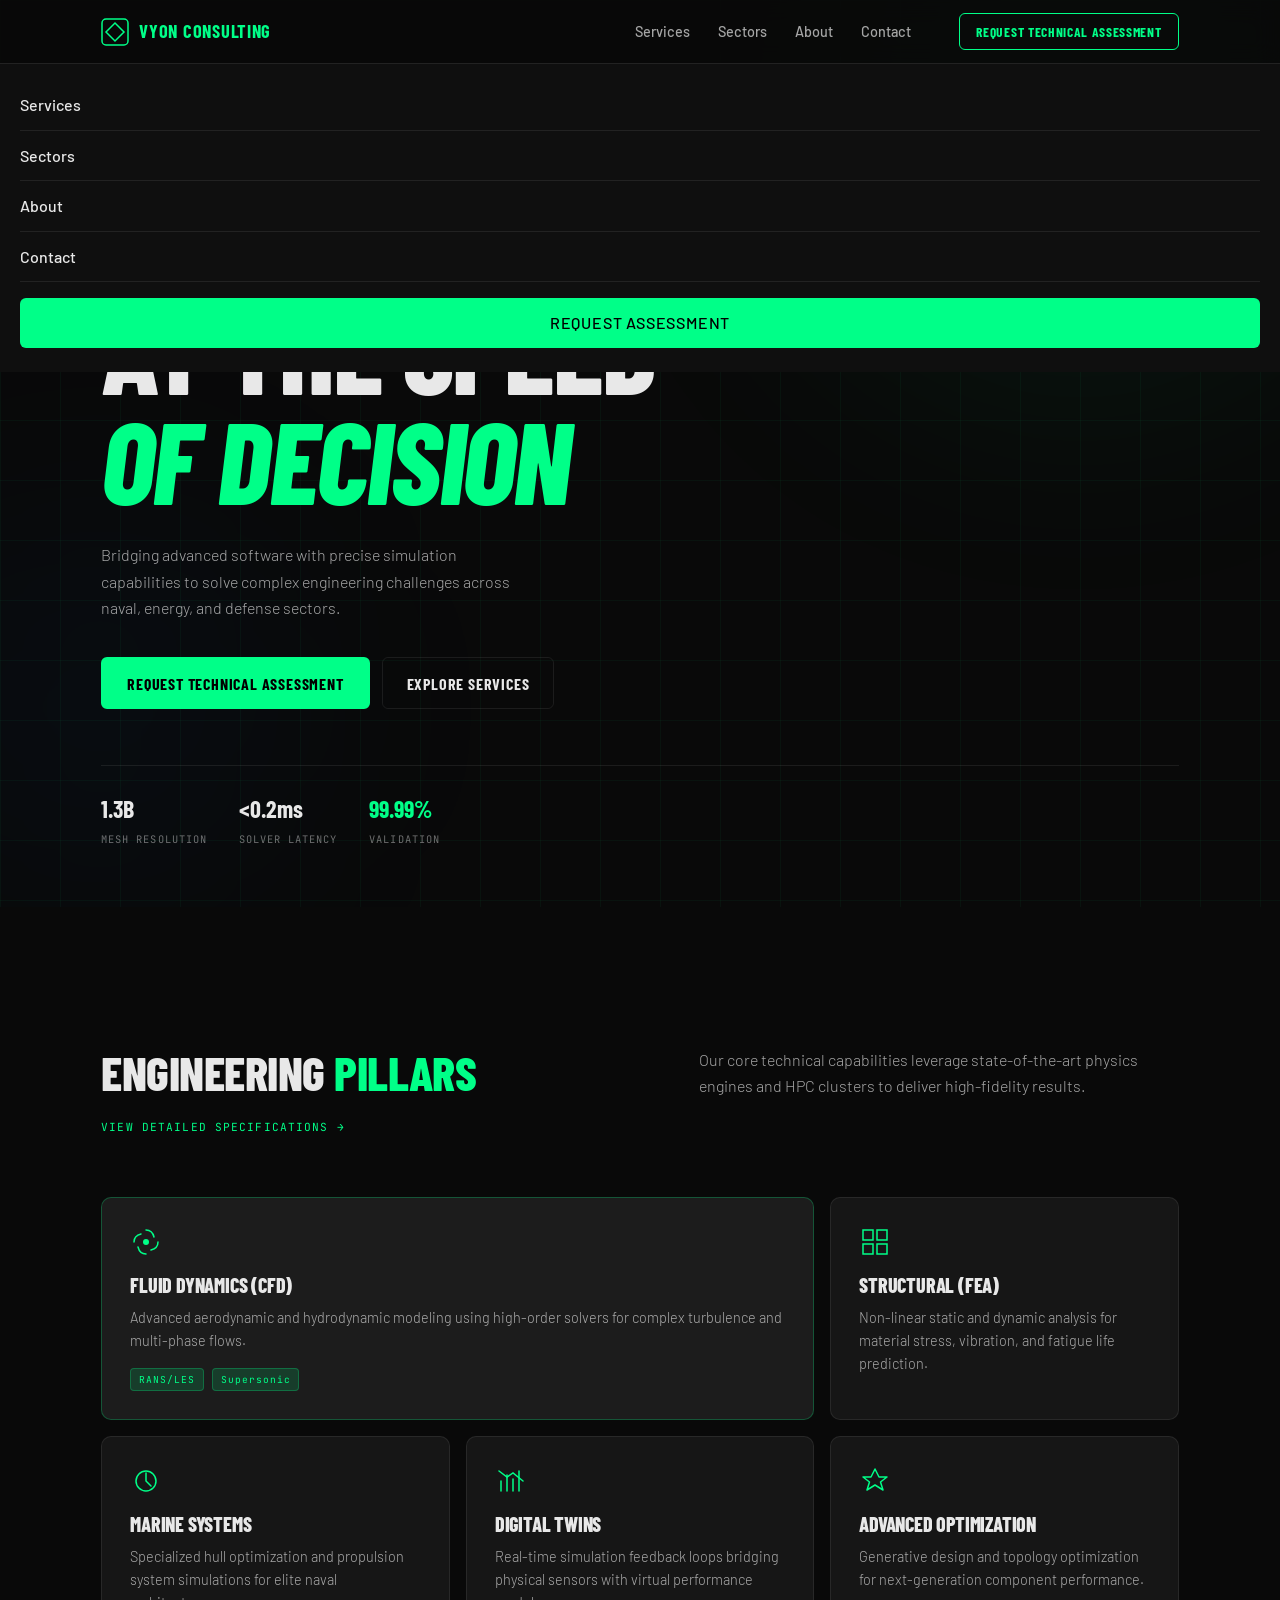
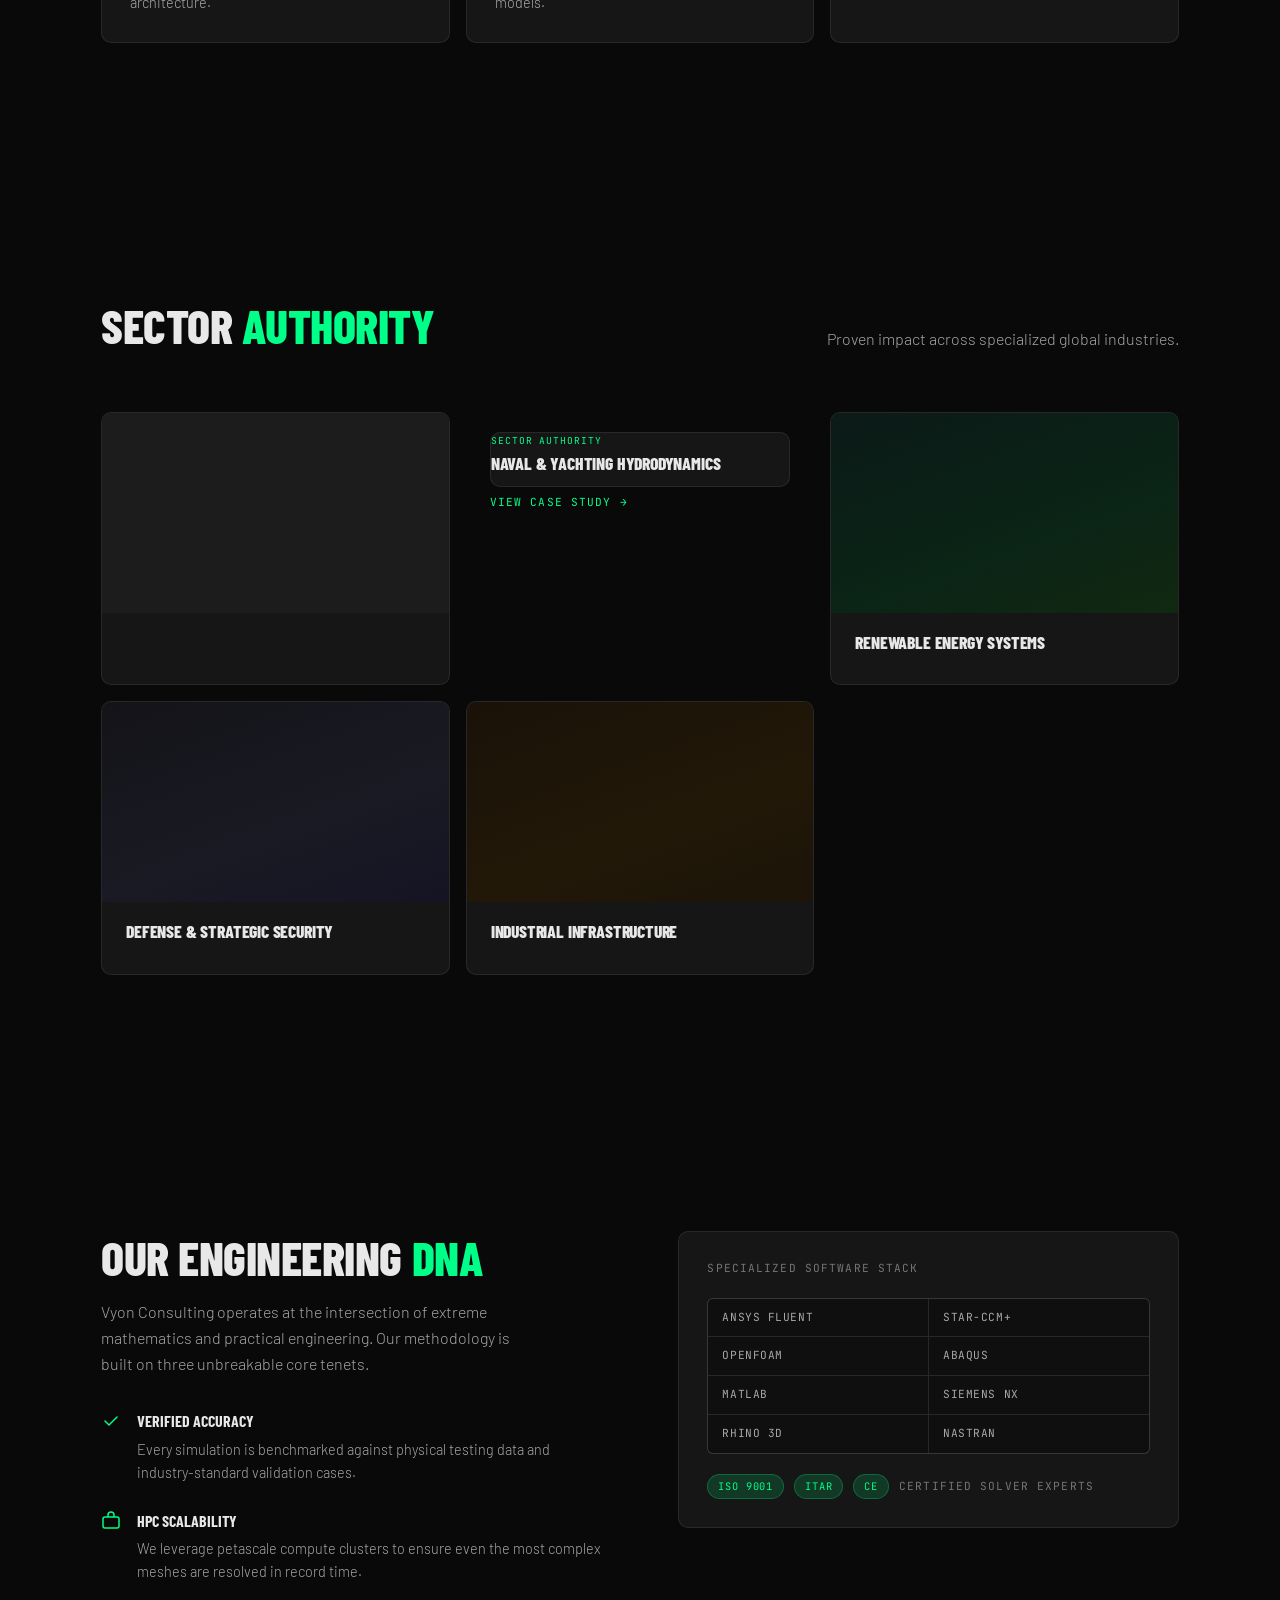
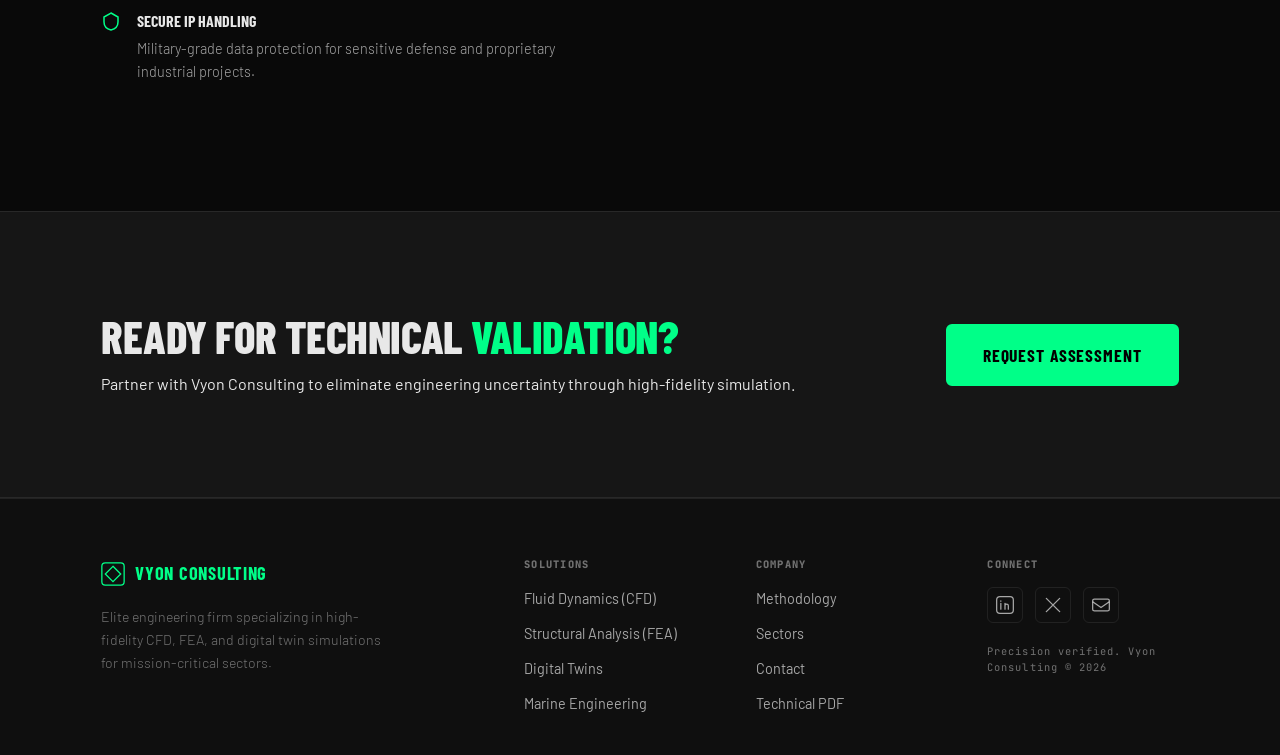
==== index.html @ 67b3ae86 "Add files via upload" ====
<!DOCTYPE html>
<html lang="en">
<head>
  <meta charset="UTF-8">
  <meta name="viewport" content="width=device-width, initial-scale=1.0">
  <title>Vyon Consulting — Precision Engineering Elite</title>
  <meta name="description" content="Elite engineering firm specializing in high-fidelity CFD, FEA, and digital twin simulations for mission-critical sectors.">
  <link rel="preconnect" href="https://fonts.googleapis.com">
  <link rel="preconnect" href="https://fonts.gstatic.com" crossorigin>
  <link href="https://fonts.googleapis.com/css2?family=Barlow+Condensed:ital,wght@0,400;0,600;0,700;0,800;1,700&family=JetBrains+Mono:wght@400;500&family=Barlow:wght@300;400;500&display=swap" rel="stylesheet">
  <link rel="stylesheet" href="style.css">
</head>
<body>

  <!-- NAV -->
  <header class="nav" id="nav">
    <div class="nav__inner container">
      <a href="index.html" class="nav__logo" aria-label="Vyon Consulting home">
        <svg width="28" height="28" viewBox="0 0 28 28" fill="none" aria-hidden="true">
          <rect x="1" y="1" width="26" height="26" rx="4" stroke="#00FF88" stroke-width="1.5"/>
          <path d="M14 5L23 14L14 23L5 14Z" stroke="#00FF88" stroke-width="1.5" fill="none"/>
        </svg>
        <span>Vyon Consulting</span>
      </a>
      <nav class="nav__links" aria-label="Main navigation">
        <a href="services.html" class="nav__link">Services</a>
        <a href="sectors.html" class="nav__link">Sectors</a>
        <a href="#about" class="nav__link">About</a>
        <a href="contact.html" class="nav__link">Contact</a>
      </nav>
      <a href="contact.html" class="btn btn--outline nav__cta">Request Technical Assessment</a>
      <button class="nav__burger" aria-label="Open menu" aria-expanded="false" aria-controls="mobile-menu">
        <span></span><span></span><span></span>
      </button>
    </div>
    <div class="nav__mobile" id="mobile-menu" hidden>
      <a href="services.html">Services</a>
      <a href="sectors.html">Sectors</a>
      <a href="#about">About</a>
      <a href="contact.html">Contact</a>
      <a href="contact.html" class="btn btn--primary">Request Assessment</a>
    </div>
  </header>

  <main>

    <!-- HERO -->
    <section class="hero" aria-labelledby="hero-title">
      <div class="hero__bg" aria-hidden="true">
        <div class="hero__grid"></div>
        <div class="hero__glow hero__glow--1"></div>
        <div class="hero__glow hero__glow--2"></div>
      </div>
      <div class="hero__status" aria-label="System status">
        <span class="status-dot" aria-hidden="true"></span>
        <span class="mono">SIMULATION ENGINE ACTIVE</span>
        <span class="mono dim">SOLVER: VYON-CORE V4.2</span>
        <span class="mono dim">LATENCY: 12MS</span>
      </div>
      <div class="container hero__content">
        <p class="hero__eyebrow mono">— PRECISION ENGINEERING ELITE</p>
        <h1 id="hero-title" class="hero__title">
          SIMULATION<br>
          AT THE SPEED<br>
          <em>OF DECISION</em>
        </h1>
        <p class="hero__sub">Bridging advanced software with precise simulation capabilities to solve complex engineering challenges across naval, energy, and defense sectors.</p>
        <div class="hero__actions">
          <a href="contact.html" class="btn btn--primary">Request Technical Assessment</a>
          <a href="services.html" class="btn btn--ghost">Explore Services</a>
        </div>
        <div class="hero__metrics" aria-label="Key performance metrics">
          <div class="metric">
            <span class="metric__val">1.3B</span>
            <span class="metric__label mono">MESH RESOLUTION</span>
          </div>
          <div class="metric">
            <span class="metric__val">&lt;0.2ms</span>
            <span class="metric__label mono">SOLVER LATENCY</span>
          </div>
          <div class="metric">
            <span class="metric__val accent">99.99%</span>
            <span class="metric__label mono">VALIDATION</span>
          </div>
        </div>
      </div>
    </section>

    <!-- ENGINEERING PILLARS -->
    <section class="pillars section" aria-labelledby="pillars-title">
      <div class="container">
        <div class="section-header">
          <h2 id="pillars-title" class="section-title">ENGINEERING <span class="accent">PILLARS</span></h2>
          <p class="section-sub">Our core technical capabilities leverage state-of-the-art physics engines and HPC clusters to deliver high-fidelity results.</p>
          <a href="services.html" class="link-arrow mono">VIEW DETAILED SPECIFICATIONS →</a>
        </div>
        <div class="pillars__grid">
          <div class="card card--featured">
            <div class="card__icon" aria-hidden="true">
              <svg width="32" height="32" viewBox="0 0 32 32" fill="none"><path d="M4 16c0-4 3-7 7-8M28 16c0 4-3 7-7 8M16 4c4 0 7 3 8 7M16 28c-4 0-7-3-8-7" stroke="#00FF88" stroke-width="1.5" stroke-linecap="round"/><circle cx="16" cy="16" r="3" fill="#00FF88"/></svg>
            </div>
            <h3 class="card__title">Fluid Dynamics (CFD)</h3>
            <p class="card__desc">Advanced aerodynamic and hydrodynamic modeling using high-order solvers for complex turbulence and multi-phase flows.</p>
            <div class="card__tags">
              <span class="tag">RANS/LES</span>
              <span class="tag">Supersonic</span>
            </div>
          </div>
          <div class="card">
            <div class="card__icon" aria-hidden="true">
              <svg width="32" height="32" viewBox="0 0 32 32" fill="none"><rect x="4" y="4" width="10" height="10" stroke="#00FF88" stroke-width="1.5"/><rect x="18" y="4" width="10" height="10" stroke="#00FF88" stroke-width="1.5"/><rect x="4" y="18" width="10" height="10" stroke="#00FF88" stroke-width="1.5"/><rect x="18" y="18" width="10" height="10" stroke="#00FF88" stroke-width="1.5"/></svg>
            </div>
            <h3 class="card__title">Structural (FEA)</h3>
            <p class="card__desc">Non-linear static and dynamic analysis for material stress, vibration, and fatigue life prediction.</p>
          </div>
          <div class="card">
            <div class="card__icon" aria-hidden="true">
              <svg width="32" height="32" viewBox="0 0 32 32" fill="none"><circle cx="16" cy="16" r="10" stroke="#00FF88" stroke-width="1.5"/><path d="M16 8v8l5 5" stroke="#00FF88" stroke-width="1.5" stroke-linecap="round"/></svg>
            </div>
            <h3 class="card__title">Marine Systems</h3>
            <p class="card__desc">Specialized hull optimization and propulsion system simulations for elite naval architecture.</p>
          </div>
          <div class="card">
            <div class="card__icon" aria-hidden="true">
              <svg width="32" height="32" viewBox="0 0 32 32" fill="none"><path d="M6 26V16M12 26V10M18 26V14M24 26V6" stroke="#00FF88" stroke-width="1.5" stroke-linecap="round"/><path d="M4 6l8 6 6-4 10 8" stroke="#00FF88" stroke-width="1.5" stroke-linecap="round"/></svg>
            </div>
            <h3 class="card__title">Digital Twins</h3>
            <p class="card__desc">Real-time simulation feedback loops bridging physical sensors with virtual performance models.</p>
          </div>
          <div class="card">
            <div class="card__icon" aria-hidden="true">
              <svg width="32" height="32" viewBox="0 0 32 32" fill="none"><path d="M16 4l4 8h8l-6.5 5 2.5 8L16 20l-8 5 2.5-8L4 12h8z" stroke="#00FF88" stroke-width="1.5" stroke-linejoin="round"/></svg>
            </div>
            <h3 class="card__title">Advanced Optimization</h3>
            <p class="card__desc">Generative design and topology optimization for next-generation component performance.</p>
          </div>
        </div>
      </div>
    </section>

    <!-- SECTOR AUTHORITY -->
    <section class="sectors section" aria-labelledby="sectors-title">
      <div class="container">
        <div class="section-header">
          <h2 id="sectors-title" class="section-title">SECTOR <span class="accent">AUTHORITY</span></h2>
          <p class="section-sub">Proven impact across specialized global industries.</p>
        </div>
        <div class="sectors__grid">
          <a href="sectors.html#naval" class="sector-card sector-card--active">
            <div class="sector-card__img sector-card__img--naval" role="img" aria-label="Naval vessel at sea"></div>
            <div class="sector-card__body">
              <p class="mono sector-card__label">SECTOR AUTHORITY</p>
              <h3 class="sector-card__title">Naval &amp; Yachting Hydrodynamics</h3>
              <a href="sectors.html#naval" class="link-arrow mono">VIEW CASE STUDY →</a>
            </div>
          </a>
          <a href="sectors.html#renewable" class="sector-card">
            <div class="sector-card__img sector-card__img--renewable" role="img" aria-label="Wind turbines renewable energy"></div>
            <div class="sector-card__body">
              <h3 class="sector-card__title">Renewable Energy Systems</h3>
            </div>
          </a>
          <a href="sectors.html#defense" class="sector-card">
            <div class="sector-card__img sector-card__img--defense" role="img" aria-label="Defense technology"></div>
            <div class="sector-card__body">
              <h3 class="sector-card__title">Defense &amp; Strategic Security</h3>
            </div>
          </a>
          <a href="sectors.html#industrial" class="sector-card">
            <div class="sector-card__img sector-card__img--industrial" role="img" aria-label="Industrial infrastructure pipes"></div>
            <div class="sector-card__body">
              <h3 class="sector-card__title">Industrial Infrastructure</h3>
            </div>
          </a>
        </div>
      </div>
    </section>

    <!-- DNA / ABOUT -->
    <section class="dna section" id="about" aria-labelledby="dna-title">
      <div class="container dna__layout">
        <div class="dna__text">
          <h2 id="dna-title" class="section-title">Our Engineering <span class="accent">DNA</span></h2>
          <p class="dna__body">Vyon Consulting operates at the intersection of extreme mathematics and practical engineering. Our methodology is built on three unbreakable core tenets.</p>
          <ul class="dna__tenets" role="list">
            <li class="tenet">
              <svg class="tenet__icon" width="20" height="20" viewBox="0 0 20 20" fill="none" aria-hidden="true"><path d="M4 10l4 4 8-8" stroke="#00FF88" stroke-width="1.5" stroke-linecap="round"/></svg>
              <div>
                <strong>Verified Accuracy</strong>
                <p>Every simulation is benchmarked against physical testing data and industry-standard validation cases.</p>
              </div>
            </li>
            <li class="tenet">
              <svg class="tenet__icon" width="20" height="20" viewBox="0 0 20 20" fill="none" aria-hidden="true"><rect x="2" y="6" width="16" height="11" rx="2" stroke="#00FF88" stroke-width="1.5"/><path d="M7 6V4a3 3 0 016 0v2" stroke="#00FF88" stroke-width="1.5"/></svg>
              <div>
                <strong>HPC Scalability</strong>
                <p>We leverage petascale compute clusters to ensure even the most complex meshes are resolved in record time.</p>
              </div>
            </li>
            <li class="tenet">
              <svg class="tenet__icon" width="20" height="20" viewBox="0 0 20 20" fill="none" aria-hidden="true"><path d="M10 2l7 4v5c0 4-3 7-7 8C6 18 3 15 3 11V6z" stroke="#00FF88" stroke-width="1.5"/></svg>
              <div>
                <strong>Secure IP Handling</strong>
                <p>Military-grade data protection for sensitive defense and proprietary industrial projects.</p>
              </div>
            </li>
          </ul>
        </div>
        <div class="dna__stack" aria-label="Specialized software stack">
          <p class="mono dna__stack-label">SPECIALIZED SOFTWARE STACK</p>
          <div class="software-grid">
            <span>ANSYS FLUENT</span><span>STAR-CCM+</span>
            <span>OPENFOAM</span><span>ABAQUS</span>
            <span>MATLAB</span><span>SIEMENS NX</span>
            <span>RHINO 3D</span><span>NASTRAN</span>
          </div>
          <div class="cert-row mono">
            <span class="cert-badge">ISO 9001</span>
            <span class="cert-badge">ITAR</span>
            <span class="cert-badge">CE</span>
            <span class="dim">CERTIFIED SOLVER EXPERTS</span>
          </div>
        </div>
      </div>
    </section>

    <!-- CTA BANNER -->
    <section class="cta-banner" aria-labelledby="cta-title">
      <div class="container cta-banner__inner">
        <div>
          <h2 id="cta-title" class="cta-banner__title">Ready for Technical <span class="accent">Validation?</span></h2>
          <p>Partner with Vyon Consulting to eliminate engineering uncertainty through high-fidelity simulation.</p>
        </div>
        <a href="contact.html" class="btn btn--primary btn--lg">REQUEST ASSESSMENT</a>
      </div>
    </section>

  </main>

  <!-- FOOTER -->
  <footer class="footer">
    <div class="container footer__inner">
      <div class="footer__brand">
        <a href="index.html" class="nav__logo">
          <svg width="24" height="24" viewBox="0 0 28 28" fill="none" aria-hidden="true"><rect x="1" y="1" width="26" height="26" rx="4" stroke="#00FF88" stroke-width="1.5"/><path d="M14 5L23 14L14 23L5 14Z" stroke="#00FF88" stroke-width="1.5" fill="none"/></svg>
          <span>Vyon Consulting</span>
        </a>
        <p>Elite engineering firm specializing in high-fidelity CFD, FEA, and digital twin simulations for mission-critical sectors.</p>
      </div>
      <div class="footer__col">
        <h3 class="footer__heading">SOLUTIONS</h3>
        <a href="services.html#cfd">Fluid Dynamics (CFD)</a>
        <a href="services.html#fea">Structural Analysis (FEA)</a>
        <a href="services.html#twins">Digital Twins</a>
        <a href="services.html#marine">Marine Engineering</a>
      </div>
      <div class="footer__col">
        <h3 class="footer__heading">COMPANY</h3>
        <a href="#about">Methodology</a>
        <a href="sectors.html">Sectors</a>
        <a href="contact.html">Contact</a>
        <a href="#">Technical PDF</a>
      </div>
      <div class="footer__col">
        <h3 class="footer__heading">CONNECT</h3>
        <div class="footer__socials">
          <a href="#" aria-label="LinkedIn" class="social-link">
            <svg width="20" height="20" viewBox="0 0 24 24" fill="none"><rect x="2" y="2" width="20" height="20" rx="4" stroke="currentColor" stroke-width="1.5"/><path d="M7 10v7M7 7v.5M12 17v-4c0-1.5 1-2 2-2s2 .5 2 2v4M12 10v7" stroke="currentColor" stroke-width="1.5" stroke-linecap="round"/></svg>
          </a>
          <a href="#" aria-label="Twitter / X" class="social-link">
            <svg width="20" height="20" viewBox="0 0 24 24" fill="none"><path d="M4 4l16 16M4 20L20 4" stroke="currentColor" stroke-width="1.5" stroke-linecap="round"/></svg>
          </a>
          <a href="contact.html" aria-label="Email" class="social-link">
            <svg width="20" height="20" viewBox="0 0 24 24" fill="none"><rect x="2" y="5" width="20" height="14" rx="2" stroke="currentColor" stroke-width="1.5"/><path d="M2 8l10 7 10-7" stroke="currentColor" stroke-width="1.5"/></svg>
          </a>
        </div>
        <p class="mono dim footer__legal">Precision verified. Vyon Consulting © 2026</p>
      </div>
    </div>
  </footer>

  <script src="main.js"></script>
</body>
</html>
---- style.css ----
/* =========================================
   VYON CONSULTING — style.css
   Design system: Industrial Precision Dark
   Fonts: Barlow Condensed (display) + Barlow (body) + JetBrains Mono (data)
   ========================================= */

/* --- CSS VARIABLES --- */
:root {
  --green: #00FF88;
  --green-dim: rgba(0,255,136,.15);
  --green-mid: rgba(0,255,136,.35);
  --bg: #090909;
  --bg-2: #0f0f0f;
  --bg-3: #161616;
  --bg-4: #1c1c1c;
  --border: rgba(255,255,255,.08);
  --border-green: rgba(0,255,136,.25);
  --text: #e8e8e8;
  --text-dim: rgba(232,232,232,.45);
  --text-mid: rgba(232,232,232,.7);
  --radius: 6px;
  --nav-h: 64px;
  --font-display: 'Barlow Condensed', sans-serif;
  --font-body: 'Barlow', sans-serif;
  --font-mono: 'JetBrains Mono', monospace;
  --max-w: 1180px;
  --ease: cubic-bezier(.16,1,.3,1);
}

/* --- RESET & BASE --- */
*,*::before,*::after{box-sizing:border-box;margin:0;padding:0}
html{scroll-behavior:smooth;-webkit-text-size-adjust:100%}
body{
  background:var(--bg);
  color:var(--text);
  font-family:var(--font-body);
  font-size:16px;
  font-weight:400;
  line-height:1.6;
  -webkit-font-smoothing:antialiased;
  overflow-x:hidden;
}
img,svg{display:block;max-width:100%}
a{color:inherit;text-decoration:none}
button{cursor:pointer;border:none;background:none;font:inherit}
ul,ol{list-style:none}
h1,h2,h3,h4{line-height:1.1;font-family:var(--font-display);font-weight:800;text-transform:uppercase;letter-spacing:-.01em}
input,textarea,select{font:inherit}
:focus-visible{outline:2px solid var(--green);outline-offset:3px}

/* --- UTILITY --- */
.container{width:100%;max-width:var(--max-w);margin-inline:auto;padding-inline:clamp(20px,4vw,60px)}
.accent{color:var(--green)}
.dim{color:var(--text-dim)}
.mono{font-family:var(--font-mono);font-size:.7rem;letter-spacing:.1em}
.section{padding-block:clamp(80px,10vw,140px)}
.section--alt{background:var(--bg-2)}
.link-arrow{font-family:var(--font-mono);font-size:.7rem;letter-spacing:.1em;color:var(--green);transition:opacity .2s}
.link-arrow:hover{opacity:.7}
.link-arrow.dim{color:var(--text-dim)}

/* --- BUTTONS --- */
.btn{
  display:inline-flex;align-items:center;justify-content:center;gap:8px;
  padding:.7em 1.5em;
  font-family:var(--font-display);font-weight:700;font-size:1rem;letter-spacing:.05em;text-transform:uppercase;
  border-radius:var(--radius);
  transition:all .2s var(--ease);
  white-space:nowrap;
}
.btn--primary{background:var(--green);color:#000;border:2px solid var(--green)}
.btn--primary:hover{background:transparent;color:var(--green)}
.btn--outline{background:transparent;color:var(--green);border:1.5px solid var(--green)}
.btn--outline:hover{background:var(--green);color:#000}
.btn--ghost{background:transparent;color:var(--text);border:1.5px solid var(--border)}
.btn--ghost:hover{border-color:var(--green);color:var(--green)}
.btn--lg{padding:.85em 2em;font-size:1.1rem}

/* --- NAV --- */
.nav{
  position:fixed;top:0;left:0;right:0;z-index:100;
  height:var(--nav-h);
  background:rgba(9,9,9,.85);
  backdrop-filter:blur(12px);
  -webkit-backdrop-filter:blur(12px);
  border-bottom:1px solid var(--border);
  transition:border-color .3s;
}
.nav.scrolled{border-color:var(--border-green)}
.nav__inner{
  height:100%;
  display:flex;align-items:center;gap:32px;
}
.nav__logo{
  display:flex;align-items:center;gap:10px;
  font-family:var(--font-display);font-weight:700;font-size:1.15rem;letter-spacing:.04em;text-transform:uppercase;
  flex-shrink:0;
  color:var(--green);
}
.nav__links{display:flex;gap:28px;margin-left:auto}
.nav__link{
  font-family:var(--font-body);font-weight:500;font-size:.9rem;
  color:var(--text-mid);transition:color .2s;
}
.nav__link:hover,.nav__link--active{color:var(--text)}
.nav__cta{font-size:.85rem;padding:.5em 1.2em;margin-left:16px}
.nav__burger{
  display:none;flex-direction:column;gap:5px;padding:4px;margin-left:auto;
}
.nav__burger span{display:block;width:22px;height:2px;background:var(--text);transition:all .25s}
.nav__mobile{
  display:flex;flex-direction:column;gap:0;
  background:var(--bg-2);border-top:1px solid var(--border);
  padding:16px 20px 24px;
}
.nav__mobile a{
  padding:12px 0;border-bottom:1px solid var(--border);
  font-family:var(--font-body);font-weight:500;
  transition:color .2s;
}
.nav__mobile a:last-child{border:none;margin-top:16px}
.nav__mobile a:hover{color:var(--green)}

/* --- HERO --- */
.hero{
  position:relative;
  min-height:100svh;
  display:flex;flex-direction:column;justify-content:center;
  padding-top:var(--nav-h);
  overflow:hidden;
}
.hero__bg{position:absolute;inset:0;pointer-events:none;z-index:0}
.hero__grid{
  position:absolute;inset:0;
  background-image:
    linear-gradient(rgba(0,255,136,.04) 1px, transparent 1px),
    linear-gradient(90deg, rgba(0,255,136,.04) 1px, transparent 1px);
  background-size:60px 60px;
}
.hero__glow{position:absolute;border-radius:50%;filter:blur(120px);pointer-events:none}
.hero__glow--1{width:600px;height:600px;background:rgba(0,255,136,.06);top:-200px;right:-100px}
.hero__glow--2{width:400px;height:400px;background:rgba(0,120,255,.04);bottom:0;left:-100px}
.hero__status{
  position:absolute;top:calc(var(--nav-h) + 20px);right:clamp(20px,4vw,60px);
  display:flex;flex-direction:column;align-items:flex-end;gap:4px;
  z-index:2;
}
.status-dot{
  display:inline-block;width:7px;height:7px;
  background:var(--green);border-radius:50%;
  box-shadow:0 0 6px var(--green);
  animation:pulse 2s ease-in-out infinite;
  align-self:flex-end;
}
@keyframes pulse{0%,100%{opacity:1}50%{opacity:.4}}
.hero__content{position:relative;z-index:1;padding-block:80px 60px}
.hero__eyebrow{color:var(--green);margin-bottom:24px}
.hero__title{
  font-family:var(--font-display);font-weight:800;
  font-size:clamp(3.5rem,9vw,8rem);
  line-height:.95;letter-spacing:-.02em;
  text-transform:uppercase;
  margin-bottom:28px;
}
.hero__title em{font-style:italic;color:var(--green)}
.hero__sub{max-width:420px;color:var(--text-mid);font-size:1rem;font-weight:300;margin-bottom:36px;line-height:1.65}
.hero__actions{display:flex;flex-wrap:wrap;gap:12px;margin-bottom:56px}
.hero__metrics{
  display:flex;flex-wrap:wrap;gap:32px;
  padding-top:24px;border-top:1px solid var(--border);
}
.metric__val{display:block;font-family:var(--font-display);font-weight:700;font-size:1.5rem}
.metric__label{display:block;color:var(--text-dim);font-size:.65rem;margin-top:2px}

/* --- PAGE HERO --- */
.page-hero{
  position:relative;
  padding-top:calc(var(--nav-h) + 80px);
  padding-bottom:80px;
  text-align:center;
  overflow:hidden;
}
.page-hero__bg{position:absolute;inset:0;z-index:0;pointer-events:none}
.page-hero__content{position:relative;z-index:1}
.page-hero__title{
  font-size:clamp(3rem,7vw,6rem);
  margin-block:16px 20px;
}
.page-hero__sub{max-width:580px;margin-inline:auto;color:var(--text-mid);font-weight:300;font-size:1.05rem}

/* --- SECTION HEADER --- */
.section-header{
  display:flex;flex-wrap:wrap;align-items:flex-end;justify-content:space-between;
  gap:20px;margin-bottom:60px;
}
.section-title{font-size:clamp(2rem,4vw,3rem)}
.section-sub{max-width:480px;color:var(--text-mid);font-weight:300;margin-top:12px}
.comp-meta{display:flex;gap:32px;text-align:right;font-size:.7rem}

/* --- CARDS (Pillars) --- */
.pillars__grid{
  display:grid;
  grid-template-columns:repeat(auto-fill,minmax(260px,1fr));
  gap:16px;
}
.card{
  background:var(--bg-3);
  border:1px solid var(--border);
  border-radius:10px;
  padding:28px;
  transition:border-color .25s,transform .25s;
}
.card:hover{border-color:var(--border-green);transform:translateY(-3px)}
.card--featured{
  grid-column:span 2;
  background:var(--bg-4);
  border-color:var(--border-green);
}
.card__icon{margin-bottom:16px}
.card__title{font-size:1.25rem;margin-bottom:10px}
.card__desc{color:var(--text-mid);font-size:.9rem;line-height:1.6;font-weight:300}
.card__tags{display:flex;gap:8px;margin-top:16px}
.tag{
  font-family:var(--font-mono);font-size:.6rem;letter-spacing:.1em;
  background:var(--green-dim);color:var(--green);
  border:1px solid var(--border-green);
  padding:3px 8px;border-radius:4px;
}

/* --- SECTORS GRID --- */
.sectors__grid{
  display:grid;grid-template-columns:repeat(auto-fill,minmax(260px,1fr));
  gap:16px;
}
.sector-card{
  display:flex;flex-direction:column;
  border-radius:10px;overflow:hidden;
  border:1px solid var(--border);
  transition:border-color .25s,transform .25s;
  background:var(--bg-3);
  text-decoration:none;
}
.sector-card:hover{border-color:var(--border-green);transform:translateY(-3px)}
.sector-card__img{
  height:200px;
  background:var(--bg-4) center/cover no-repeat;
  position:relative;
}
/* placeholder gradients — replace with real images */
url('img/naval.webp'){background-image:linear-gradient(160deg,#0a1a12 0%,#0d2018 60%,#112a1e 100%)}
.sector-card__img--renewable{background-image:linear-gradient(160deg,#0c1a18 0%,#0a2416 60%,#112810 100%)}
.sector-card__img--defense{background-image:linear-gradient(160deg,#131318 0%,#1a1a24 60%,#141424 100%)}
.sector-card__img--industrial{background-image:linear-gradient(160deg,#1a1208 0%,#211808 60%,#1c1408 100%)}
.sector-card__body{padding:20px 24px}
.sector-card__label{color:var(--green);margin-bottom:6px;font-size:.6rem}
.sector-card__title{font-size:1.1rem;margin-bottom:12px}
.sector-card--active .sector-card__body{background:var(--bg-4)}

/* --- DNA / ABOUT --- */
.dna__layout{
  display:grid;grid-template-columns:1fr 1fr;
  gap:clamp(40px,6vw,100px);
  align-items:start;
}
.dna__body{color:var(--text-mid);font-weight:300;margin-block:16px 32px;max-width:440px}
.dna__tenets{display:flex;flex-direction:column;gap:24px}
.tenet{display:flex;gap:16px;align-items:flex-start}
.tenet__icon{flex-shrink:0;margin-top:3px}
.tenet strong{display:block;font-family:var(--font-display);font-weight:700;font-size:1rem;text-transform:uppercase;margin-bottom:4px}
.tenet p{color:var(--text-mid);font-size:.9rem;font-weight:300}
.dna__stack{
  background:var(--bg-3);border:1px solid var(--border);
  border-radius:10px;padding:28px;
}
.dna__stack-label{color:var(--text-dim);margin-bottom:20px}
.software-grid{
  display:grid;grid-template-columns:1fr 1fr;
  gap:1px;background:var(--border);
  border:1px solid var(--border);border-radius:6px;overflow:hidden;
  margin-bottom:20px;
}
.software-grid span{
  background:var(--bg-2);
  padding:10px 14px;
  font-family:var(--font-mono);font-size:.7rem;letter-spacing:.05em;
  color:var(--text-mid);
  transition:background .2s,color .2s;
}
.software-grid span:hover{background:var(--green-dim);color:var(--green)}
.cert-row{display:flex;flex-wrap:wrap;align-items:center;gap:10px;margin-top:16px}
.cert-badge{
  background:var(--green-dim);color:var(--green);
  border:1px solid var(--border-green);
  padding:3px 10px;border-radius:20px;font-size:.65rem;letter-spacing:.08em;
}

/* --- CTA BANNER --- */
.cta-banner{
  background:var(--bg-3);
  border-top:1px solid var(--border);
  border-bottom:1px solid var(--border);
  padding-block:clamp(60px,8vw,100px);
}
.cta-banner__inner{
  display:flex;flex-wrap:wrap;
  align-items:center;justify-content:space-between;
  gap:32px;
}
.cta-banner__title{font-size:clamp(1.8rem,3.5vw,3rem);margin-bottom:10px}
.cta-banner__btns{display:flex;flex-wrap:wrap;gap:12px}

/* --- FOOTER --- */
.footer{
  background:var(--bg-2);
  border-top:1px solid var(--border);
  padding-block:60px 40px;
}
.footer__inner{
  display:grid;
  grid-template-columns:2fr 1fr 1fr 1fr;
  gap:40px;
}
.footer__brand{display:flex;flex-direction:column;gap:16px}
.footer__brand p{color:var(--text-dim);font-size:.88rem;font-weight:300;max-width:280px;line-height:1.65}
.footer__col{display:flex;flex-direction:column;gap:12px}
.footer__heading{font-family:var(--font-mono);font-size:.65rem;letter-spacing:.12em;color:var(--text-dim);margin-bottom:4px}
.footer__col a{font-size:.9rem;color:var(--text-mid);transition:color .2s}
.footer__col a:hover{color:var(--green)}
.footer__socials{display:flex;gap:12px;margin-bottom:8px}
.social-link{
  width:36px;height:36px;
  display:flex;align-items:center;justify-content:center;
  border:1px solid var(--border);border-radius:6px;
  color:var(--text-dim);
  transition:border-color .2s,color .2s;
}
.social-link:hover{border-color:var(--green);color:var(--green)}
.footer__legal{font-size:.65rem;color:var(--text-dim)}

/* --- SERVICES PAGE --- */
.services-grid{
  display:grid;
  grid-template-columns:repeat(auto-fill,minmax(260px,1fr));
  gap:20px;
}
.service-card{
  background:var(--bg-3);border:1px solid var(--border);
  border-radius:10px;padding:32px;
  display:flex;flex-direction:column;gap:0;
  transition:border-color .25s,transform .25s;
}
.service-card:hover{border-color:var(--border-green);transform:translateY(-4px)}
.service-card__header{
  position:relative;margin-bottom:20px;
  height:40px;display:flex;align-items:center;
}
.service-card__icon{flex-shrink:0}
.service-card__spark{
  position:absolute;right:0;top:0;
  width:48px;height:48px;
  background:var(--green-dim);
  border-radius:50%;filter:blur(16px);
  pointer-events:none;
}
.service-card__title{font-size:1.3rem;margin-bottom:12px}
.service-card__desc{color:var(--text-mid);font-size:.9rem;font-weight:300;line-height:1.65;flex:1}
.service-card__specs{
  display:flex;gap:20px;flex-wrap:wrap;
  padding:16px 0;margin:16px 0;
  border-top:1px solid var(--border);border-bottom:1px solid var(--border);
}
.spec{display:flex;flex-direction:column;gap:3px}
.spec span{font-size:.6rem;color:var(--text-dim)}
.spec strong{font-size:.85rem}
.service-card__actions{display:flex;gap:20px;flex-wrap:wrap;margin-top:16px}

/* TURNAROUND */
.turnaround__inner{
  background:var(--bg-3);border:1px solid var(--border-green);
  border-radius:12px;padding:48px;
  display:grid;grid-template-columns:1fr 1fr;gap:60px;
  align-items:start;
}
.turnaround__icon{
  width:44px;height:44px;
  background:var(--green-dim);border:1px solid var(--border-green);
  border-radius:8px;display:flex;align-items:center;justify-content:center;
  margin-bottom:16px;
}
.turnaround__title{font-size:1.8rem;margin-bottom:12px}
.turnaround__stats{display:flex;gap:40px;margin-top:28px;padding-top:24px;border-top:1px solid var(--border)}
.ta-stat{display:flex;flex-direction:column;gap:4px}
.ta-stat__val{font-family:var(--font-display);font-weight:700;font-size:2rem;color:var(--green)}
.turnaround__right{display:flex;flex-direction:column;gap:28px;padding-top:8px}
.ta-feature{display:flex;gap:16px;align-items:flex-start}
.ta-feature svg{flex-shrink:0;margin-top:3px}
.ta-feature strong{display:block;font-size:1rem;margin-bottom:4px}
.ta-feature p{font-size:.9rem;font-weight:300}

/* --- SECTORS PAGE --- */
.sector-tabs{
  position:sticky;top:var(--nav-h);z-index:50;
  display:flex;gap:0;
  background:var(--bg-2);
  border-bottom:1px solid var(--border);
  overflow-x:auto;scrollbar-width:none;
}
.sector-tabs::-webkit-scrollbar{display:none}
.sector-tab{
  display:flex;align-items:center;gap:8px;
  padding:16px 24px;
  font-family:var(--font-mono);font-size:.65rem;letter-spacing:.12em;
  color:var(--text-dim);
  border-bottom:2px solid transparent;
  transition:all .2s;white-space:nowrap;
}
.sector-tab:hover,.sector-tab--active{color:var(--green);border-bottom-color:var(--green)}

.sector-detail__layout{
  display:grid;grid-template-columns:1fr 1fr;gap:clamp(40px,5vw,80px);
  align-items:center;
}
.sector-detail__layout--reverse .sector-detail__img{order:2}
.sector-detail__layout--reverse .sector-detail__text{order:1}
.sector-detail__img{
  position:relative;height:480px;border-radius:12px;overflow:hidden;
  background:var(--bg-4) center/cover no-repeat;
  border:1px solid var(--border);
}
.sector-detail__img--naval{background-image:linear-gradient(160deg,#081812 0%,#0d2a1c 50%,#0a1e14 100%)}
.sector-detail__img--renewable{background-image:linear-gradient(160deg,#081410 0%,#0c2018 50%,#0a1c14 100%)}
.sector-detail__img--oil{background-image:linear-gradient(160deg,#16100a 0%,#221a08 50%,#1a1208 100%)}
.sector-detail__img--civil{background-image:linear-gradient(160deg,#0c0c14 0%,#10101e 50%,#0e0e1c 100%)}
.sector-detail__img--defense{background-image:linear-gradient(160deg,#10101a 0%,#141424 50%,#0e0e1e 100%)}
.sector-detail__overlay{
  position:absolute;inset:0;
  display:flex;flex-direction:column;justify-content:flex-end;
  padding:24px;
  background:linear-gradient(to top,rgba(0,0,0,.8) 0%,transparent 60%);
}
.sector-detail__metrics{display:flex;flex-wrap:wrap;gap:20px;margin-bottom:16px}
.s-metric{display:flex;flex-direction:column;gap:3px}
.s-metric span{font-size:.6rem;color:var(--text-dim)}
.s-metric strong{font-size:.95rem}
.sector-detail__meta{
  display:flex;flex-wrap:wrap;gap:8px;align-items:center;
  font-family:var(--font-mono);font-size:.6rem;
  padding-top:12px;border-top:1px solid rgba(255,255,255,.1);
}
.sector-detail__title{font-size:clamp(2.5rem,5vw,4rem);margin-block:12px 20px}
.sector-detail__text p{color:var(--text-mid);font-weight:300;line-height:1.7;margin-bottom:28px}
.sector-detail__btns{display:flex;flex-wrap:wrap;gap:12px}

/* --- CONTACT PAGE --- */
.contact-layout{
  display:grid;grid-template-columns:1fr 1.4fr;gap:clamp(40px,5vw,80px);
  padding-block:clamp(80px,10vw,120px);
  align-items:start;
}
.contact-status{display:flex;align-items:center;gap:10px;margin-bottom:28px;flex-wrap:wrap}
.contact-status strong{font-size:.8rem}
.contact-title{font-size:clamp(2.5rem,5vw,4.5rem);margin-bottom:20px}
.contact-info p{color:var(--text-mid);font-weight:300;margin-bottom:36px}
.offices{display:flex;flex-direction:column;gap:24px;margin-bottom:32px}
.office{display:flex;gap:16px;align-items:flex-start}
.office__icon{
  width:36px;height:36px;flex-shrink:0;
  background:var(--green-dim);border:1px solid var(--border-green);
  border-radius:6px;display:flex;align-items:center;justify-content:center;
}
.office strong{display:block;font-family:var(--font-display);font-weight:700;font-size:1.05rem;text-transform:uppercase;margin-bottom:4px}
.office p{font-size:.88rem;color:var(--text-mid);font-weight:300;line-height:1.5}
.office .mono{font-size:.7rem;margin-top:4px}
.contact-links{display:flex;flex-direction:column;gap:12px}
.contact-doc-link{
  display:flex;align-items:center;gap:10px;
  padding:12px 16px;
  background:var(--bg-3);border:1px solid var(--border);
  border-radius:6px;font-size:.88rem;
  transition:border-color .2s;
}
.contact-doc-link:hover{border-color:var(--green)}
.contact-secure{
  display:flex;align-items:center;gap:10px;
  padding:12px 16px;
  background:var(--bg-3);border:1px solid var(--border);
  border-radius:6px;
}
.contact-secure strong{font-size:.7rem;display:block}
.contact-secure p{font-size:.6rem}

/* FORM */
.contact-form-wrap{
  background:var(--bg-3);
  border:1px solid var(--border);
  border-radius:12px;padding:clamp(24px,4vw,40px);
}
.form-row{display:grid;grid-template-columns:1fr 1fr;gap:16px}
.form-group{display:flex;flex-direction:column;gap:6px;margin-bottom:16px}
.form-group--full{grid-column:span 2}
.form-label{color:var(--text-dim);font-size:.65rem;letter-spacing:.1em}
.form-input{
  background:var(--bg-2);
  border:1px solid var(--border);
  border-radius:6px;
  color:var(--text);
  padding:.7em 1em;
  font-size:.95rem;
  transition:border-color .2s;
  width:100%;
}
.form-input::placeholder{color:var(--text-dim)}
.form-input:focus{outline:none;border-color:var(--green)}
.form-select{appearance:none;cursor:pointer}
.form-textarea{resize:vertical;min-height:120px}
.file-drop{
  position:relative;
  border:2px dashed var(--border);
  border-radius:8px;
  text-align:center;transition:border-color .2s;
  overflow:hidden;
}
.file-drop:focus-within,.file-drop.dragover{border-color:var(--green);background:var(--green-dim)}
.file-drop__input{
  position:absolute;inset:0;opacity:0;cursor:pointer;width:100%;height:100%;
}
.file-drop__label{
  display:flex;flex-direction:column;align-items:center;gap:8px;
  padding:28px 16px;cursor:pointer;
}
.file-drop__label strong{font-size:.9rem}
.file-drop__label span{font-size:.65rem;color:var(--text-dim)}
.file-list{padding:0 16px 12px;display:flex;flex-wrap:wrap;gap:8px}
.file-item{
  font-family:var(--font-mono);font-size:.65rem;letter-spacing:.05em;
  background:var(--green-dim);color:var(--green);
  border:1px solid var(--border-green);
  padding:3px 10px;border-radius:4px;
}
.form-footer{
  display:flex;flex-wrap:wrap;align-items:center;justify-content:space-between;
  gap:16px;margin-top:20px;
}
.form-legal{font-size:.65rem;max-width:260px;color:var(--text-dim)}
.form-success{
  display:flex;align-items:center;gap:12px;
  margin-top:16px;padding:16px;
  background:var(--green-dim);border:1px solid var(--border-green);
  border-radius:6px;color:var(--green);font-size:.9rem;
}

/* FAQ */
.faq{background:var(--bg-2)}
.faq__inner{max-width:720px}
.faq__header{display:flex;align-items:center;gap:10px;margin-bottom:32px;color:var(--green)}
.faq__list{display:flex;flex-direction:column;gap:0}
.faq__item{border-top:1px solid var(--border)}
.faq__item:last-child{border-bottom:1px solid var(--border)}
.faq__q{
  list-style:none;padding:20px 0;cursor:pointer;
  display:flex;justify-content:space-between;align-items:center;gap:16px;
  font-weight:500;transition:color .2s;
}
.faq__q::after{content:'↓';font-size:.8rem;color:var(--text-dim);transition:transform .25s;flex-shrink:0}
details[open] .faq__q{color:var(--green)}
details[open] .faq__q::after{transform:rotate(180deg)}
.faq__a{padding-bottom:20px;color:var(--text-mid);font-weight:300;line-height:1.7;font-size:.95rem}

/* --- ANIMATIONS --- */
@keyframes fadeUp{from{opacity:0;transform:translateY(20px)}to{opacity:1;transform:translateY(0)}}
.hero__content{animation:fadeUp .8s var(--ease) both}
.hero__eyebrow{animation:fadeUp .6s var(--ease) .1s both}
.hero__title{animation:fadeUp .7s var(--ease) .2s both}
.hero__sub{animation:fadeUp .7s var(--ease) .35s both}
.hero__actions{animation:fadeUp .7s var(--ease) .45s both}
.hero__metrics{animation:fadeUp .7s var(--ease) .55s both}

/* --- RESPONSIVE --- */
@media(max-width:900px){
  .nav__links,.nav__cta{display:none}
  .nav__burger{display:flex}
  .dna__layout,.sector-detail__layout,.contact-layout{grid-template-columns:1fr}
  .sector-detail__layout--reverse .sector-detail__img{order:unset}
  .sector-detail__layout--reverse .sector-detail__text{order:unset}
  .turnaround__inner{grid-template-columns:1fr}
  .card--featured{grid-column:span 1}
  .footer__inner{grid-template-columns:1fr 1fr}
  .comp-meta{text-align:left}
  .form-row{grid-template-columns:1fr}
  .form-group--full{grid-column:span 1}
}
@media(max-width:580px){
  .hero__title{font-size:3rem}
  .sectors__grid,.pillars__grid,.services-grid{grid-template-columns:1fr}
  .footer__inner{grid-template-columns:1fr}
  .cta-banner__inner{flex-direction:column;text-align:center}
  .hero__status{display:none}
  .form-footer{flex-direction:column;align-items:flex-start}
}
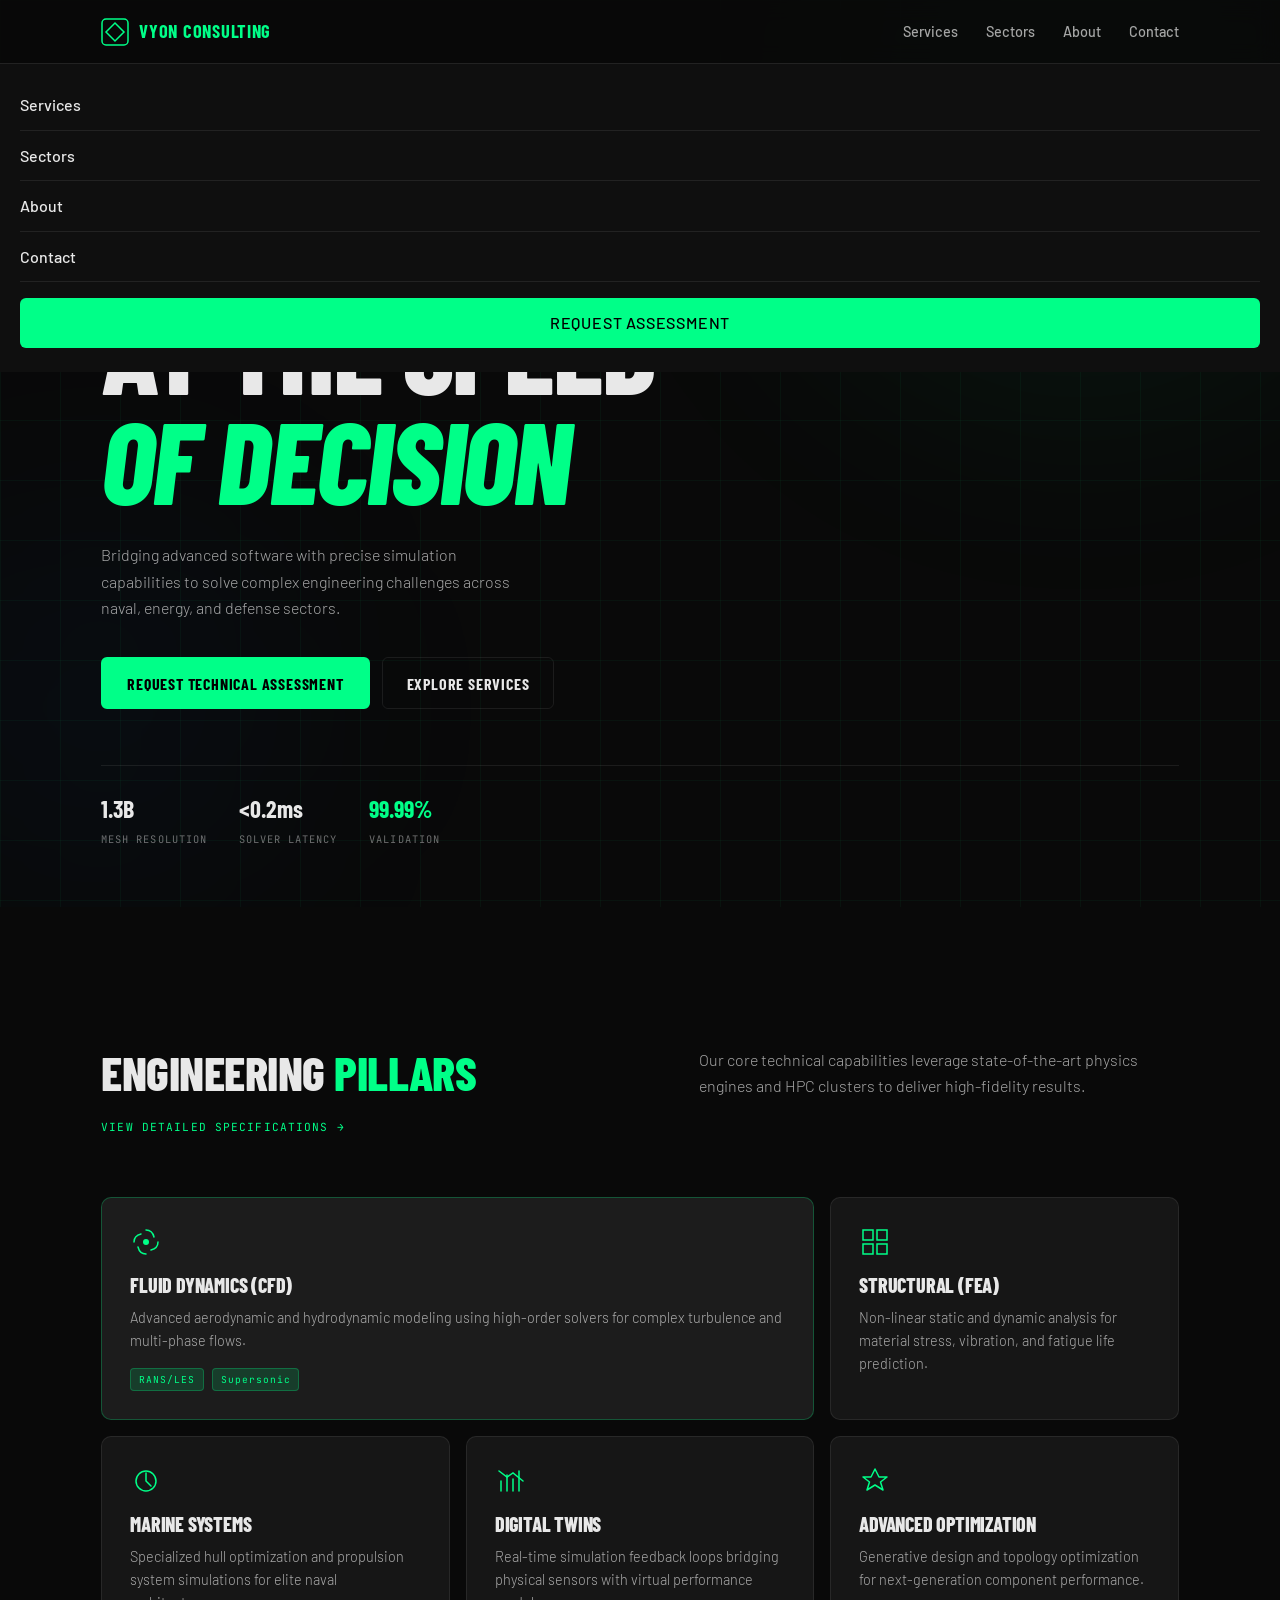
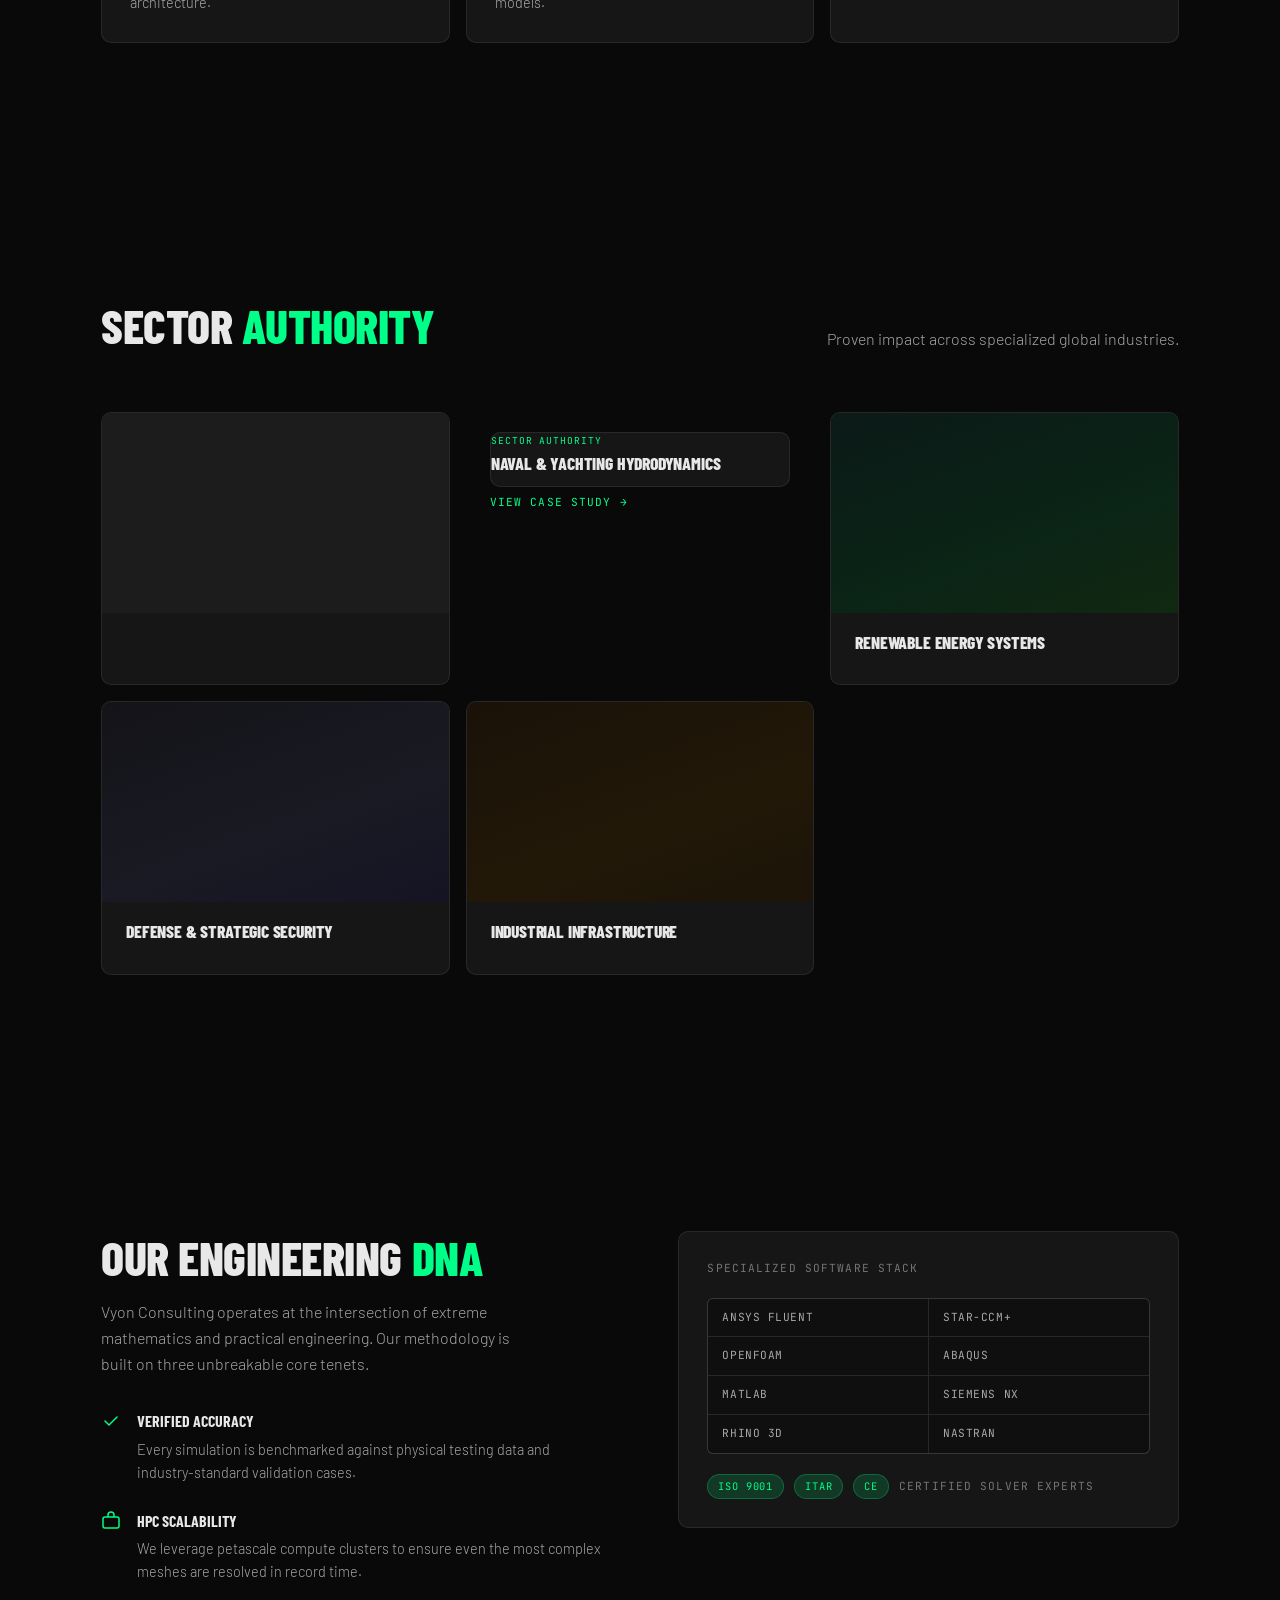
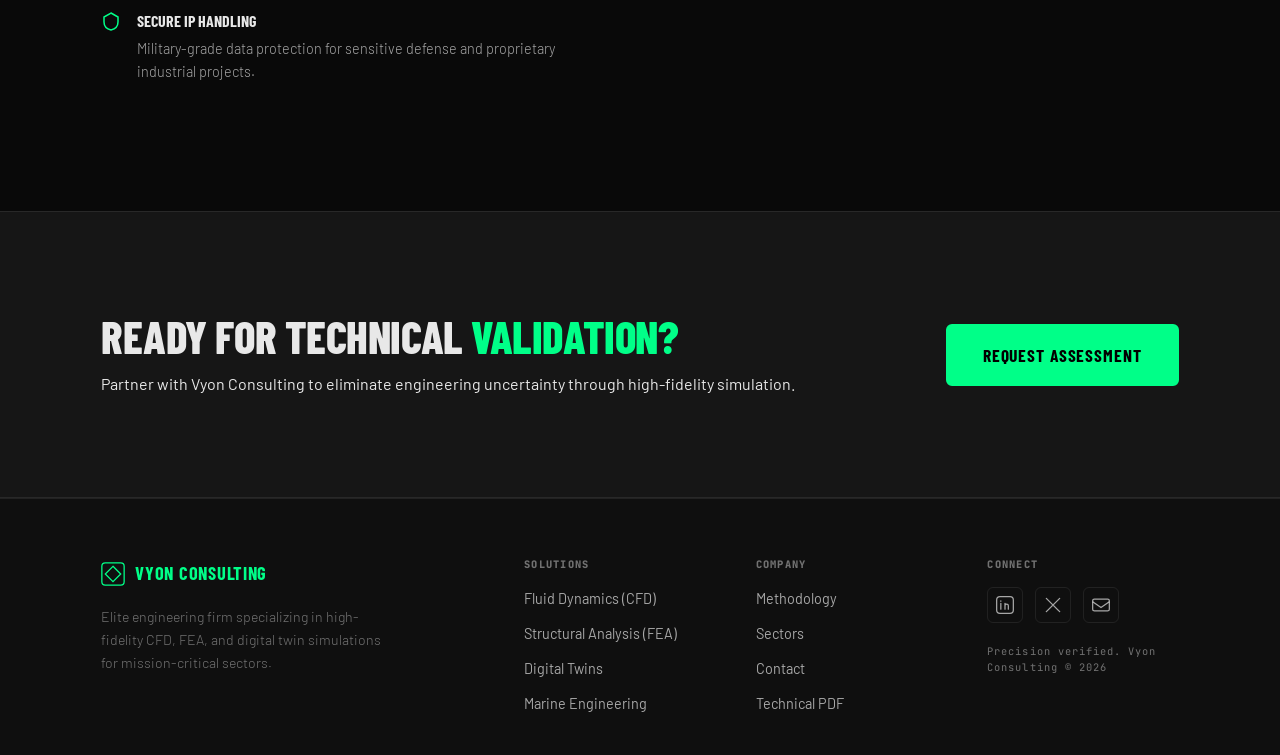
==== commit d53e6870: "Update index.html" ====
--- a/index.html
+++ b/index.html
@@ -28,7 +28,6 @@
         <a href="#about" class="nav__link">About</a>
         <a href="contact.html" class="nav__link">Contact</a>
       </nav>
-      <a href="contact.html" class="btn btn--outline nav__cta">Request Technical Assessment</a>
       <button class="nav__burger" aria-label="Open menu" aria-expanded="false" aria-controls="mobile-menu">
         <span></span><span></span><span></span>
       </button>
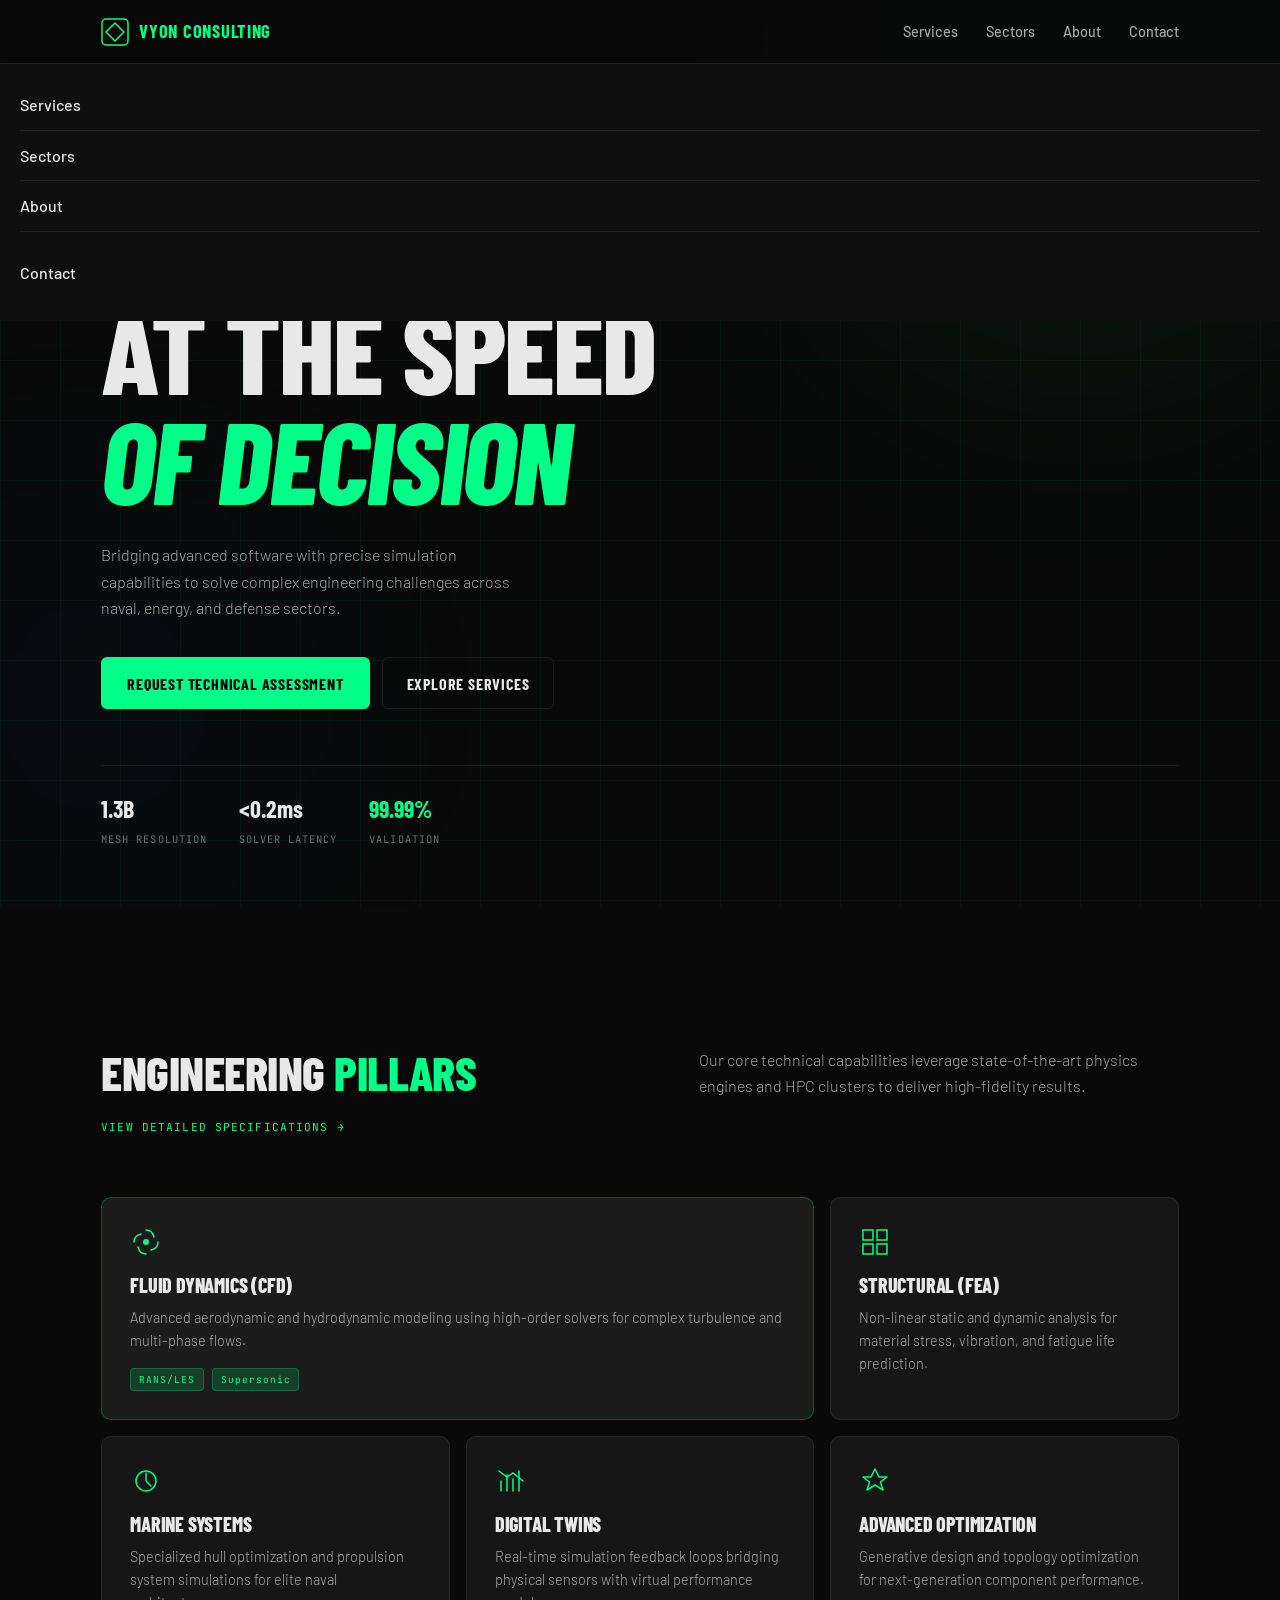
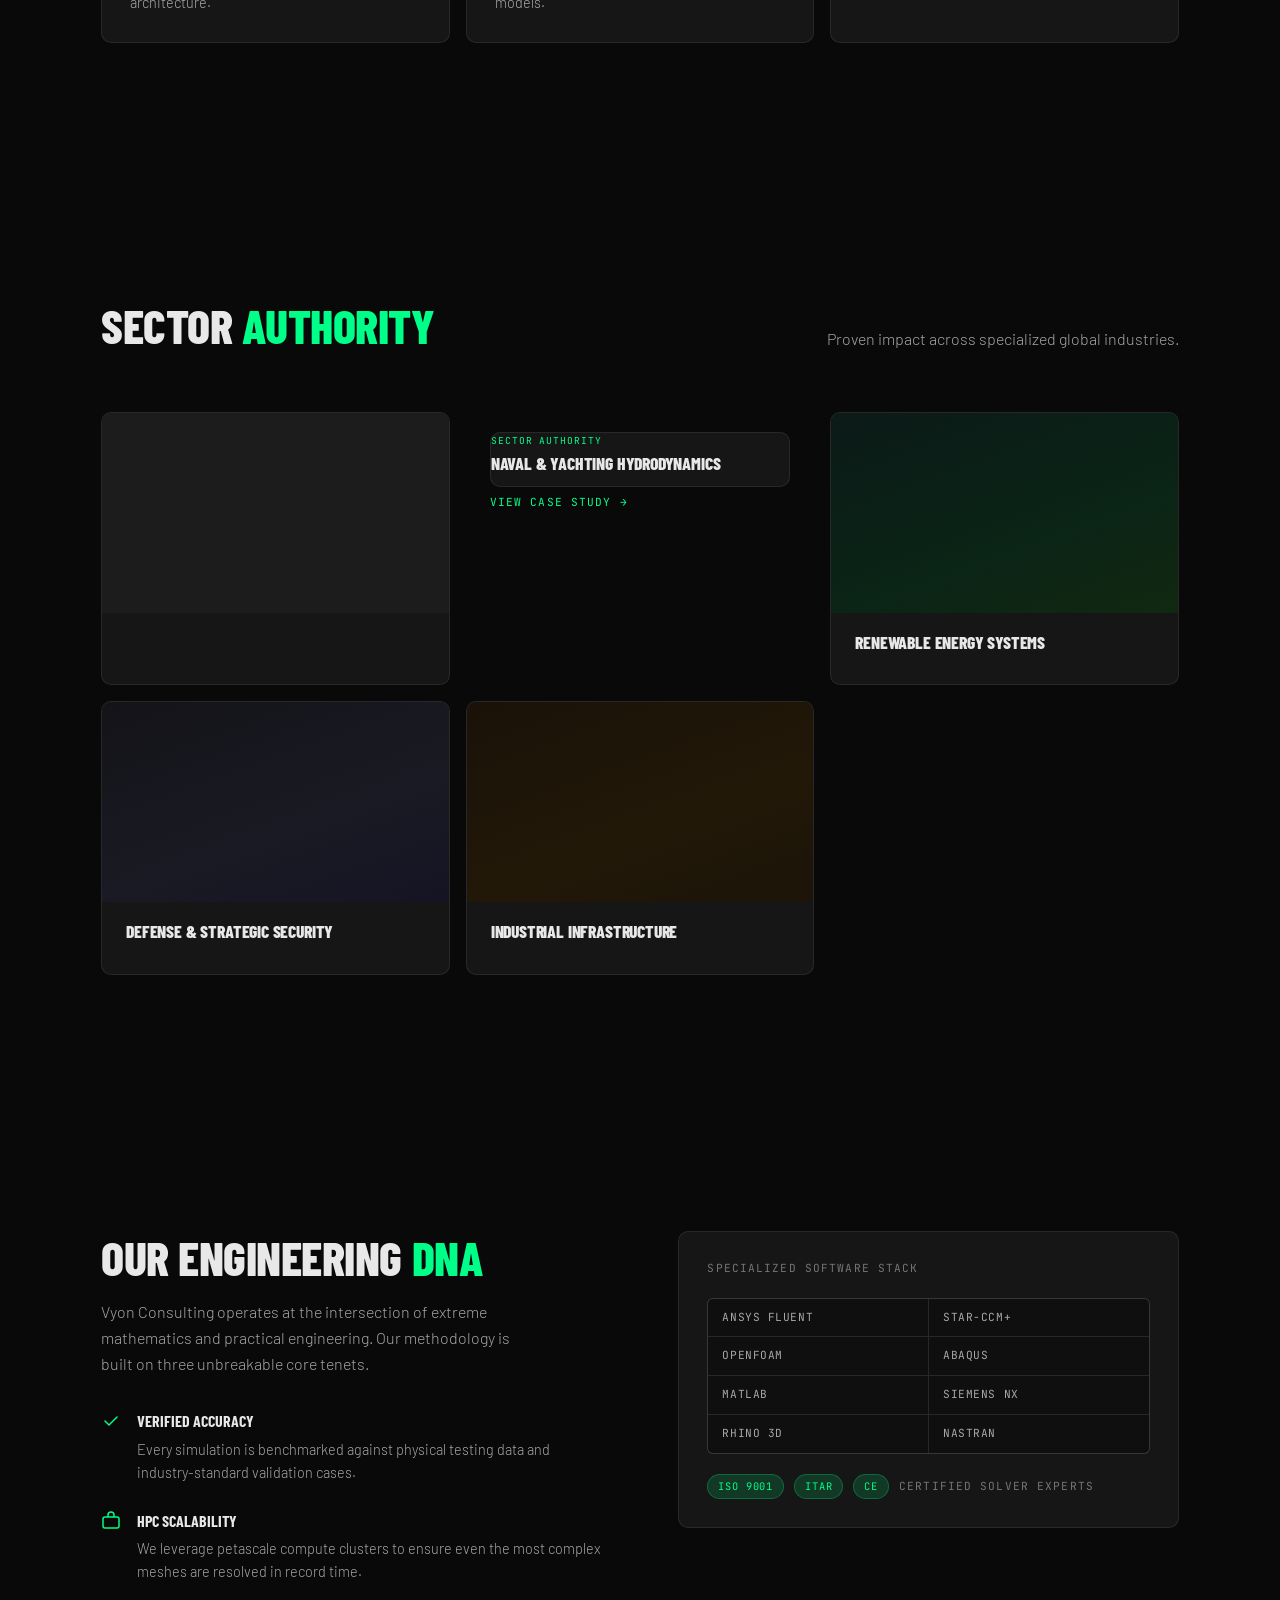
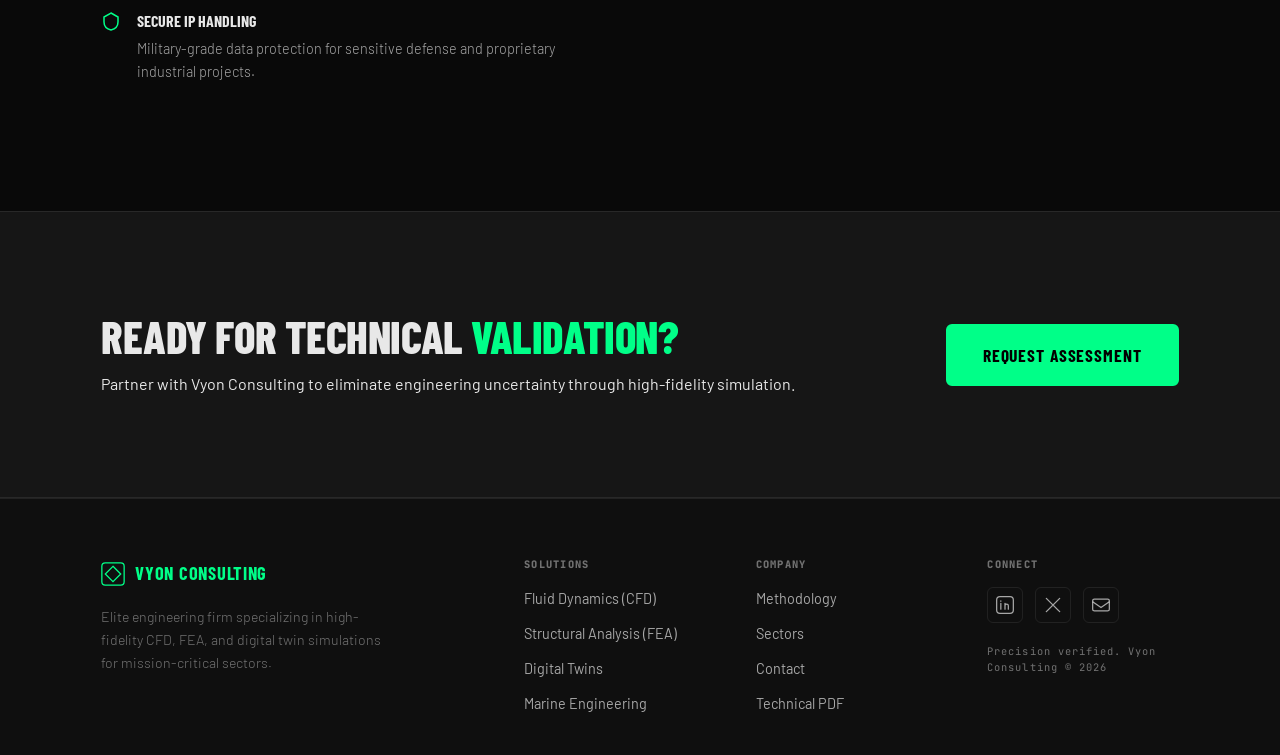
==== commit c66a1f11: "Update index.html" ====
--- a/index.html
+++ b/index.html
@@ -37,7 +37,7 @@
       <a href="sectors.html">Sectors</a>
       <a href="#about">About</a>
       <a href="contact.html">Contact</a>
-      <a href="contact.html" class="btn btn--primary">Request Assessment</a>
+     
     </div>
   </header>
 
